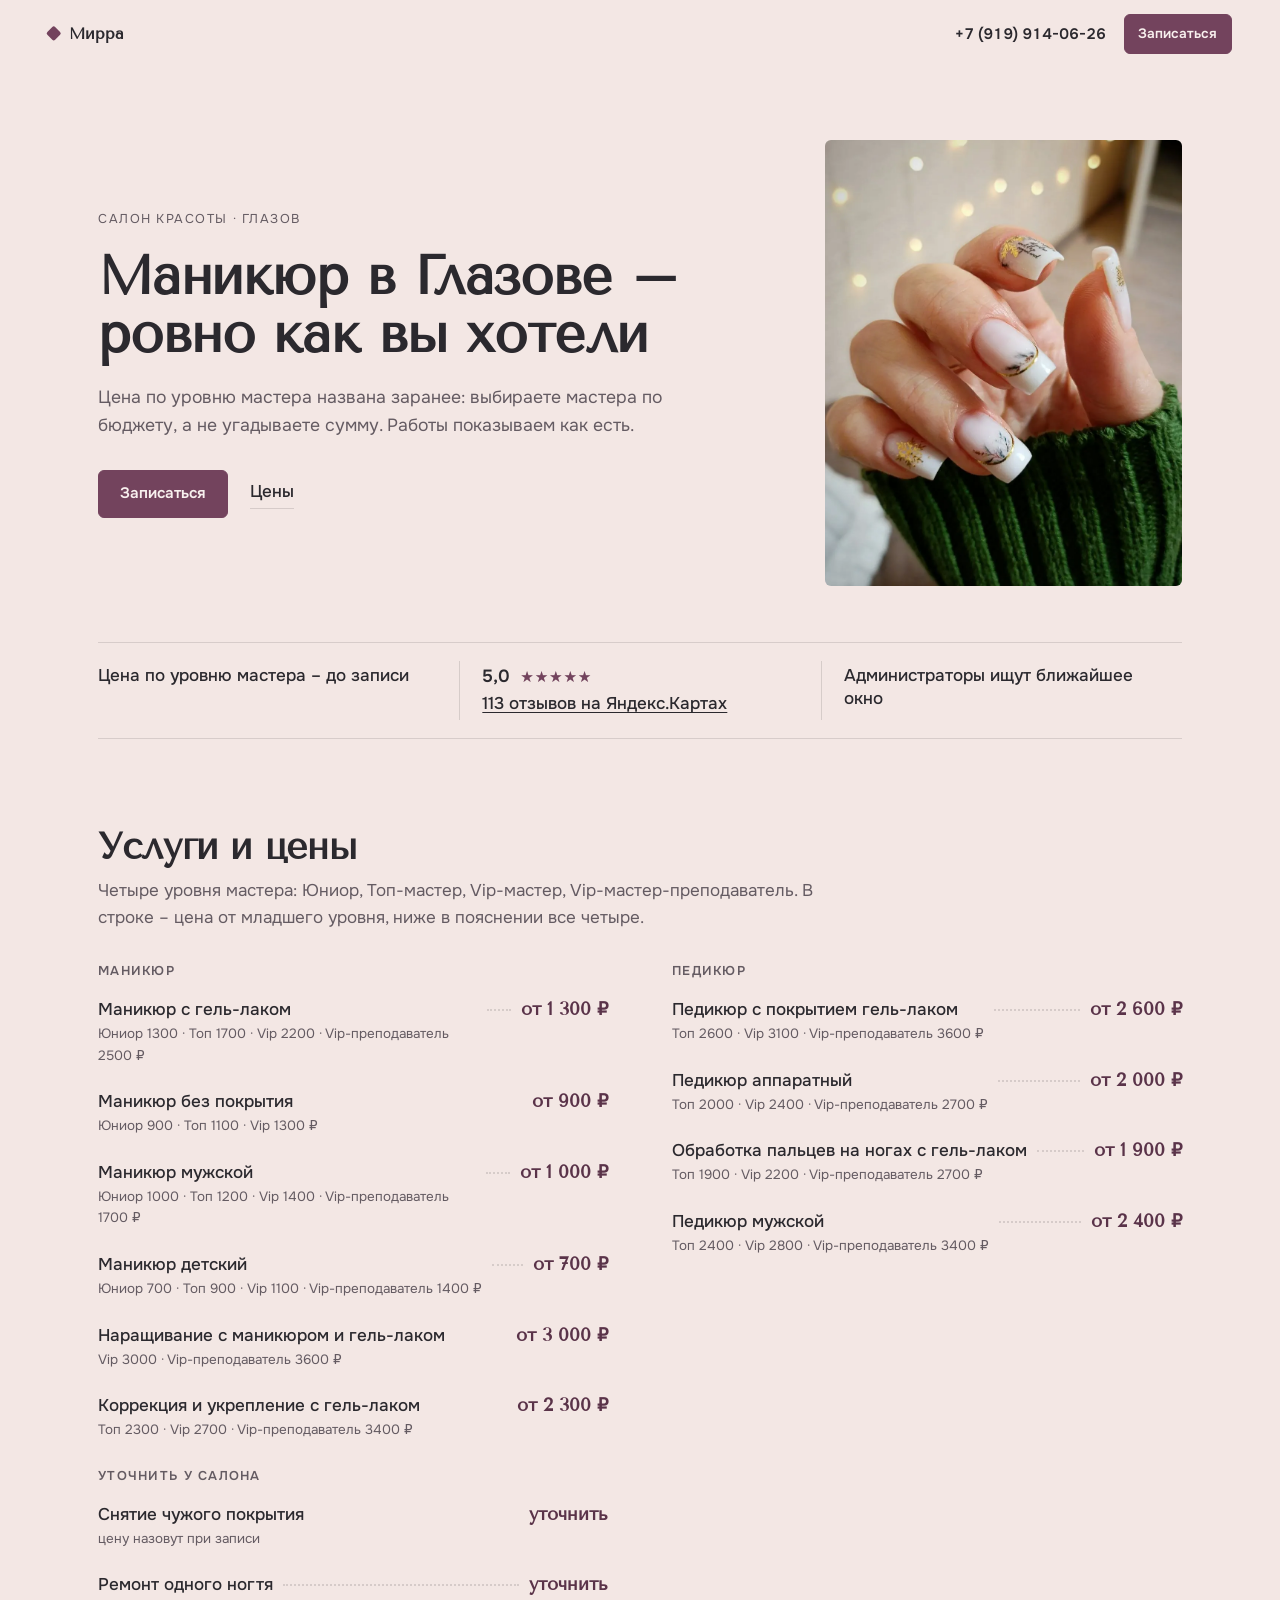
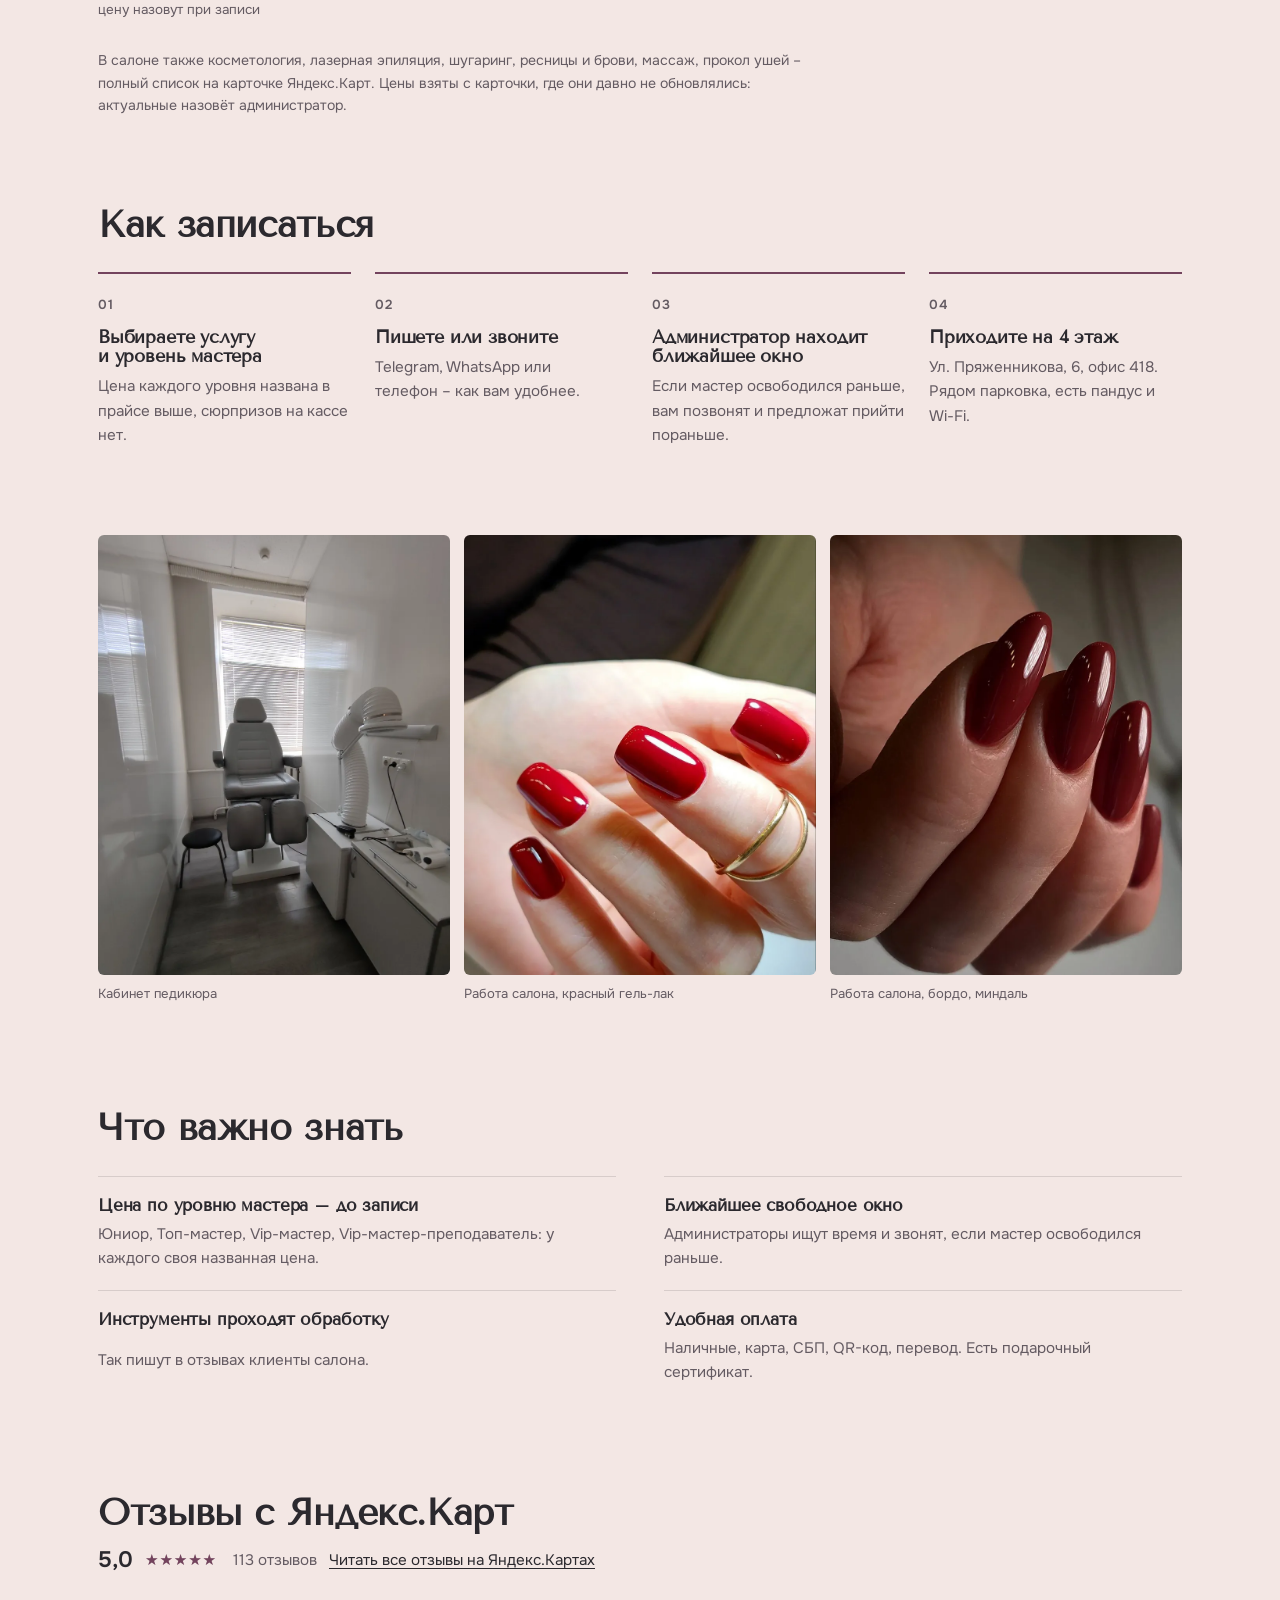
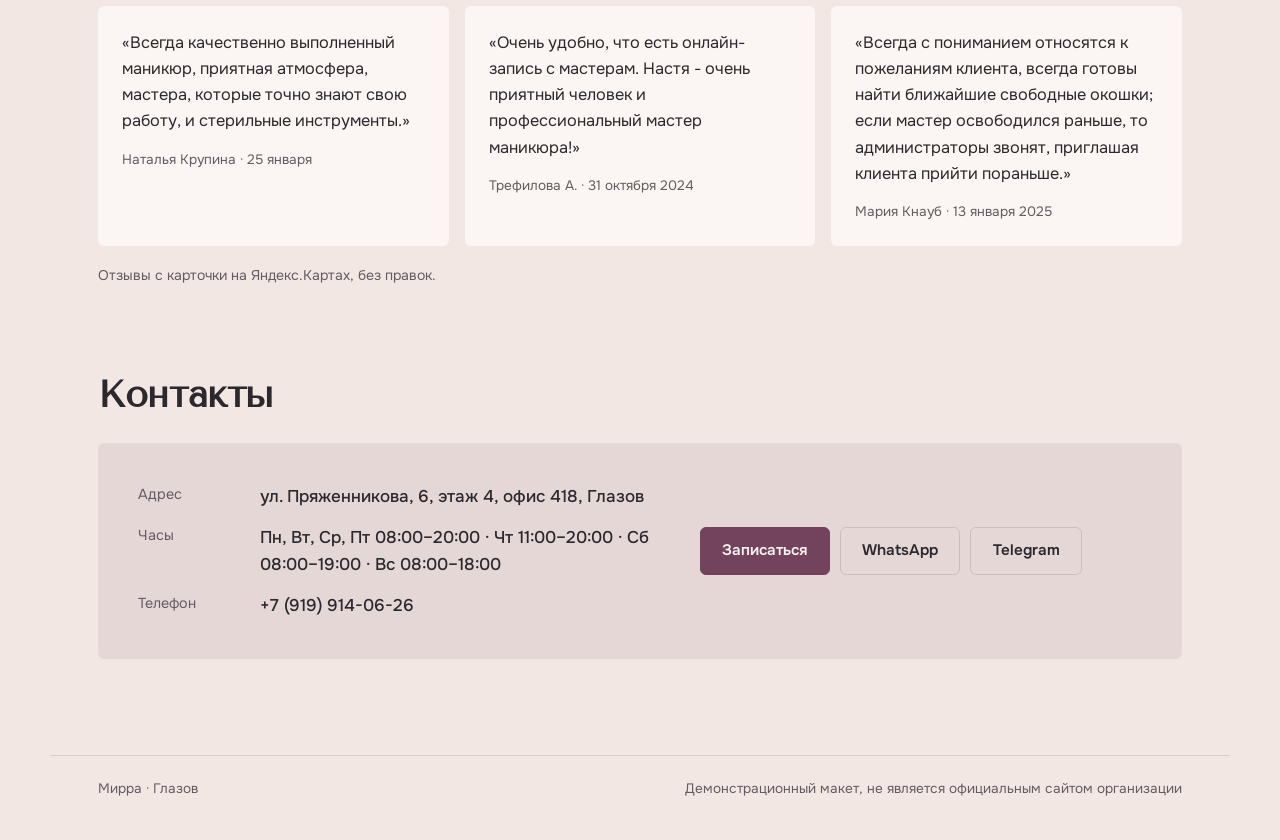
==== index.html @ cca71e08 "Мирра: версия Лайт" ====
<!doctype html>
<html lang="ru">
<head>
<meta charset="utf-8">
<meta name="robots" content="noindex, nofollow">
<meta name="viewport" content="width=device-width, initial-scale=1, viewport-fit=cover">
<title>Мирра · Салон красоты, маникюр и педикюр</title>
<meta name="description" content="Цена по уровню мастера названа заранее: выбираете мастера по бюджету, а не угадываете сумму. Работы показываем как есть.">
<meta property="og:type" content="website">
<meta property="og:title" content="Маникюр в Глазове – ровно как вы хотели">
<meta property="og:description" content="Цена по уровню мастера названа заранее: выбираете мастера по бюджету, а не угадываете сумму. Работы показываем как есть.">
<meta property="og:image" content="assets/hero.webp">
<link rel="preload" as="image" href="assets/hero.webp" fetchpriority="high">
<link rel="icon" href="data:image/svg+xml,%3Csvg xmlns=%27http://www.w3.org/2000/svg%27 viewBox=%270 0 32 32%27%3E%3Crect x=%276%27 y=%276%27 width=%2720%27 height=%2720%27 rx=%275%27 fill=%27%2373435d%27/%3E%3C/svg%3E">
<link rel="preload" href="assets/fonts/tenor-sans-400-cyrillic.woff2" as="font" type="font/woff2" crossorigin>
<link rel="preload" href="assets/fonts/onest-400-cyrillic.woff2" as="font" type="font/woff2" crossorigin>
<style>@font-face { font-family: "Onest"; font-style: normal; font-weight: 400; font-display: swap; src: url("assets/fonts/onest-400-cyrillic.woff2") format("woff2"); unicode-range: U+0301, U+0400-045F, U+0490-0491, U+04B0-04B1, U+2116; }
@font-face { font-family: "Onest"; font-style: normal; font-weight: 400; font-display: swap; src: url("assets/fonts/onest-400-latin.woff2") format("woff2"); unicode-range: U+0000-00FF, U+0131, U+0152-0153, U+02BB-02BC, U+02C6, U+02DA, U+02DC, U+0304, U+0308, U+0329, U+2000-206F, U+20AC, U+2122, U+2191, U+2193, U+2212, U+2215, U+FEFF, U+FFFD; }
@font-face { font-family: "Onest"; font-style: normal; font-weight: 500; font-display: swap; src: url("assets/fonts/onest-500-cyrillic.woff2") format("woff2"); unicode-range: U+0301, U+0400-045F, U+0490-0491, U+04B0-04B1, U+2116; }
@font-face { font-family: "Onest"; font-style: normal; font-weight: 500; font-display: swap; src: url("assets/fonts/onest-500-latin.woff2") format("woff2"); unicode-range: U+0000-00FF, U+0131, U+0152-0153, U+02BB-02BC, U+02C6, U+02DA, U+02DC, U+0304, U+0308, U+0329, U+2000-206F, U+20AC, U+2122, U+2191, U+2193, U+2212, U+2215, U+FEFF, U+FFFD; }
@font-face { font-family: "Onest"; font-style: normal; font-weight: 600; font-display: swap; src: url("assets/fonts/onest-600-cyrillic.woff2") format("woff2"); unicode-range: U+0301, U+0400-045F, U+0490-0491, U+04B0-04B1, U+2116; }
@font-face { font-family: "Onest"; font-style: normal; font-weight: 600; font-display: swap; src: url("assets/fonts/onest-600-latin.woff2") format("woff2"); unicode-range: U+0000-00FF, U+0131, U+0152-0153, U+02BB-02BC, U+02C6, U+02DA, U+02DC, U+0304, U+0308, U+0329, U+2000-206F, U+20AC, U+2122, U+2191, U+2193, U+2212, U+2215, U+FEFF, U+FFFD; }
@font-face { font-family: "Tenor Sans"; font-style: normal; font-weight: 400; font-display: swap; src: url("assets/fonts/tenor-sans-400-cyrillic.woff2") format("woff2"); unicode-range: U+0301, U+0400-045F, U+0490-0491, U+04B0-04B1, U+2116; }
@font-face { font-family: "Tenor Sans"; font-style: normal; font-weight: 400; font-display: swap; src: url("assets/fonts/tenor-sans-400-latin.woff2") format("woff2"); unicode-range: U+0000-00FF, U+0131, U+0152-0153, U+02BB-02BC, U+02C6, U+02DA, U+02DC, U+0304, U+0308, U+0329, U+2000-206F, U+20AC, U+2122, U+2191, U+2193, U+2212, U+2215, U+FEFF, U+FFFD; }
:root { --c-canvas: #f3e7e4; --c-surface: #fbf6f4; --c-ink: #2b292e; --c-ink-soft: #645b62; --c-accent: #73435d; --c-accent-ink: #f8f0ee; --c-accent-deep: #5a3349; --f-display: "Tenor Sans", "Georgia", serif; --f-text: "Onest", "Segoe UI", system-ui, sans-serif; --h1k: 1; }
</style>
<link rel="stylesheet" href="style-lite.css">
</head>
<body class="s-lite" id="top" data-wa="79199140626" data-tg="mirraglazov" data-max="">
<header class="s-bar" data-s-bar>
  <a class="s-bar__brand" href="#top"><i aria-hidden="true"></i>Мирра</a>
  <div class="s-bar__right">
    <a class="s-bar__tel" href="tel:+79199140626">+7 (919) 914-06-26</a>
    <a class="s-btn s-btn--sm" href="#contacts">Записаться</a>
  </div>
</header>
<main>
  <section class="s-hero">
    <div class="s-hero__text">
      <p class="s-eyebrow">Салон красоты · Глазов</p>
      <h1>Маникюр в Глазове – ровно как вы хотели</h1>
      <p class="s-lead">Цена по уровню мастера названа заранее: выбираете мастера по бюджету, а не угадываете сумму. Работы показываем как есть.</p>
      <div class="s-actions"><a class="s-btn" href="#contacts">Записаться</a><a class="s-link" href="#prices">Цены</a></div>
    </div>
    <figure class="s-hero__img"><img class="" src="assets/hero.webp" alt="Френч с дизайном, работа салона «Мирра»" decoding="async" fetchpriority="high"></figure>
  </section>

  <ul class="s-facts"><li>Цена по уровню мастера – до записи</li><li><a class="s-toprating" href="https://yandex.ru/maps/org/mirra/141368039031/" target="_blank" rel="noopener"><b>5,0</b><span class="s-reviews__stars" style="--r: 5" aria-hidden="true"></span><u>113 отзывов на Яндекс.Картах</u></a></li><li>Администраторы ищут ближайшее окно</li></ul>

  <section class="s-section" id="prices">
    <header class="s-section__head"><h2>Услуги и цены</h2><p>Четыре уровня мастера: Юниор, Топ-мастер, Vip-мастер, Vip-мастер-преподаватель. В строке – цена от младшего уровня, ниже в пояснении все четыре.</p></header>
    <div class="s-board"><div class="s-board__group">
      <h3 class="s-board__title">Маникюр</h3>
      <ul class="s-board__list">
        <li class="s-board__row"><span class="s-board__name">Маникюр с гель-лаком<em>Юниор 1300 · Топ 1700 · Vip 2200 · Vip-преподаватель 2500 ₽</em></span><span class="s-board__dots" aria-hidden="true"></span><span class="s-board__price">от 1 300 ₽</span></li>
        <li class="s-board__row"><span class="s-board__name">Маникюр без покрытия<em>Юниор 900 · Топ 1100 · Vip 1300 ₽</em></span><span class="s-board__dots" aria-hidden="true"></span><span class="s-board__price">от 900 ₽</span></li>
        <li class="s-board__row"><span class="s-board__name">Маникюр мужской<em>Юниор 1000 · Топ 1200 · Vip 1400 · Vip-преподаватель 1700 ₽</em></span><span class="s-board__dots" aria-hidden="true"></span><span class="s-board__price">от 1 000 ₽</span></li>
        <li class="s-board__row"><span class="s-board__name">Маникюр детский<em>Юниор 700 · Топ 900 · Vip 1100 · Vip-преподаватель 1400 ₽</em></span><span class="s-board__dots" aria-hidden="true"></span><span class="s-board__price">от 700 ₽</span></li>
        <li class="s-board__row"><span class="s-board__name">Наращивание с маникюром и гель-лаком<em>Vip 3000 · Vip-преподаватель 3600 ₽</em></span><span class="s-board__dots" aria-hidden="true"></span><span class="s-board__price">от 3 000 ₽</span></li>
        <li class="s-board__row"><span class="s-board__name">Коррекция и укрепление с гель-лаком<em>Топ 2300 · Vip 2700 · Vip-преподаватель 3400 ₽</em></span><span class="s-board__dots" aria-hidden="true"></span><span class="s-board__price">от 2 300 ₽</span></li>
      </ul>
    </div>
<div class="s-board__group">
      <h3 class="s-board__title">Педикюр</h3>
      <ul class="s-board__list">
        <li class="s-board__row"><span class="s-board__name">Педикюр с покрытием гель-лаком<em>Топ 2600 · Vip 3100 · Vip-преподаватель 3600 ₽</em></span><span class="s-board__dots" aria-hidden="true"></span><span class="s-board__price">от 2 600 ₽</span></li>
        <li class="s-board__row"><span class="s-board__name">Педикюр аппаратный<em>Топ 2000 · Vip 2400 · Vip-преподаватель 2700 ₽</em></span><span class="s-board__dots" aria-hidden="true"></span><span class="s-board__price">от 2 000 ₽</span></li>
        <li class="s-board__row"><span class="s-board__name">Обработка пальцев на ногах с гель-лаком<em>Топ 1900 · Vip 2200 · Vip-преподаватель 2700 ₽</em></span><span class="s-board__dots" aria-hidden="true"></span><span class="s-board__price">от 1 900 ₽</span></li>
        <li class="s-board__row"><span class="s-board__name">Педикюр мужской<em>Топ 2400 · Vip 2800 · Vip-преподаватель 3400 ₽</em></span><span class="s-board__dots" aria-hidden="true"></span><span class="s-board__price">от 2 400 ₽</span></li>
      </ul>
    </div>
<div class="s-board__group">
      <h3 class="s-board__title">Уточнить у салона</h3>
      <ul class="s-board__list">
        <li class="s-board__row"><span class="s-board__name">Снятие чужого покрытия<em>цену назовут при записи</em></span><span class="s-board__dots" aria-hidden="true"></span><span class="s-board__price">уточнить</span></li>
        <li class="s-board__row"><span class="s-board__name">Ремонт одного ногтя<em>цену назовут при записи</em></span><span class="s-board__dots" aria-hidden="true"></span><span class="s-board__price">уточнить</span></li>
      </ul>
    </div></div>
    <p class="s-note">В салоне также косметология, лазерная эпиляция, шугаринг, ресницы и брови, массаж, прокол ушей – полный список на карточке Яндекс.Карт. Цены взяты с карточки, где они давно не обновлялись: актуальные назовёт администратор.</p>
  </section>

  <section class="s-section">
    <header class="s-section__head"><h2>Как записаться</h2></header>
    <ol class="s-steps">
      <li class="s-steps__item"><span class="s-steps__n">01</span><h3>Выбираете услугу и уровень мастера</h3><p>Цена каждого уровня названа в прайсе выше, сюрпризов на кассе нет.</p></li>
      <li class="s-steps__item"><span class="s-steps__n">02</span><h3>Пишете или звоните</h3><p>Telegram, WhatsApp или телефон – как вам удобнее.</p></li>
      <li class="s-steps__item"><span class="s-steps__n">03</span><h3>Администратор находит ближайшее окно</h3><p>Если мастер освободился раньше, вам позвонят и предложат прийти пораньше.</p></li>
      <li class="s-steps__item"><span class="s-steps__n">04</span><h3>Приходите на 4 этаж</h3><p>Ул. Пряженникова, 6, офис 418. Рядом парковка, есть пандус и Wi-Fi.</p></li>
    </ol>
  </section>

  <section class="s-photos" aria-label="Фото"><figure><img class="" src="assets/kabinet.webp" alt="Светлый кабинет с педикюрным креслом" loading="lazy" decoding="async"><figcaption>Кабинет педикюра</figcaption></figure><figure><img class="" src="assets/work-red.webp" alt="Красный гель-лак, квадратная форма" loading="lazy" decoding="async"><figcaption>Работа салона, красный гель-лак</figcaption></figure><figure><img class="" src="assets/work-bordo.webp" alt="Бордовый гель-лак, форма миндаль" loading="lazy" decoding="async"><figcaption>Работа салона, бордо, миндаль</figcaption></figure></section>

  <section class="s-section">
    <header class="s-section__head"><h2>Что важно знать</h2></header>
    <ul class="s-promises">
      <li><h3>Цена по уровню мастера – до записи</h3><p>Юниор, Топ-мастер, Vip-мастер, Vip-мастер-преподаватель: у каждого своя названная цена.</p></li>
      <li><h3>Ближайшее свободное окно</h3><p>Администраторы ищут время и звонят, если мастер освободился раньше.</p></li>
      <li><h3>Инструменты проходят обработку</h3><p>Так пишут в отзывах клиенты салона.</p></li>
      <li><h3>Удобная оплата</h3><p>Наличные, карта, СБП, QR-код, перевод. Есть подарочный сертификат.</p></li>
    </ul>
  </section>

  <section class="s-section">
    <header class="s-section__head s-section__head--reviews"><h2>Отзывы с Яндекс.Карт</h2><p class="s-reviews__rating"><span class="s-reviews__num">5,0</span><span class="s-reviews__stars" style="--r: 5" aria-label="рейтинг 5,0 из 5"></span><span class="s-reviews__count">113 отзывов</span><a class="s-reviews__all" href="https://yandex.ru/maps/org/mirra/141368039031/" target="_blank" rel="noopener">Читать все отзывы на Яндекс.Картах</a></p></header>
    <ul class="s-reviews">
      <li><blockquote>«Всегда качественно выполненный маникюр, приятная атмосфера, мастера, которые точно знают свою работу, и стерильные инструменты.»</blockquote><p class="s-reviews__who">Наталья Крупина · 25 января</p></li>
      <li><blockquote>«Очень удобно, что есть онлайн-запись с мастерам. Настя - очень приятный человек и профессиональный мастер маникюра!»</blockquote><p class="s-reviews__who">Трефилова А. · 31 октября 2024</p></li>
      <li><blockquote>«Всегда с пониманием относятся к пожеланиям клиента, всегда готовы найти ближайшие свободные окошки; если мастер освободился раньше, то администраторы звонят, приглашая клиента прийти пораньше.»</blockquote><p class="s-reviews__who">Мария Кнауб · 13 января 2025</p></li>
    </ul>
    <p class="s-note">Отзывы с карточки на Яндекс.Картах, без правок.</p>
  </section>

  <section class="s-section" id="contacts">
    <header class="s-section__head"><h2>Контакты</h2></header>
    <div class="s-contacts">
      <dl>
        <div><dt>Адрес</dt><dd>ул. Пряженникова, 6, этаж 4, офис 418, Глазов</dd></div>
        <div><dt>Часы</dt><dd>Пн, Вт, Ср, Пт 08:00–20:00 · Чт 11:00–20:00 · Сб 08:00–19:00 · Вс 08:00–18:00</dd></div>
        <div><dt>Телефон</dt><dd><a href="tel:+79199140626">+7 (919) 914-06-26</a></dd></div>
      </dl>
      <div class="s-contacts__actions">
        <a class="s-btn" href="tel:+79199140626">Записаться</a>
        <a class="s-btn s-btn--ghost" data-s-msg="whatsapp" href="#">WhatsApp</a>
        <a class="s-btn s-btn--ghost" data-s-msg="telegram" href="#">Telegram</a>
      </div>
    </div>
  </section>
</main>
<footer class="s-foot"><p>Мирра · Глазов</p><p>Демонстрационный макет, не является официальным сайтом организации</p></footer>
<script src="style.js" defer></script>
</body>
</html>
---- style-lite.css ----
/* Стиль «Лайт»: спокойная вёрстка, почти без анимации. Главная деталь – прайс-доска с отточиями.
   Цвета и шрифты приходят из палитры ниши: --c-canvas, --c-surface, --c-ink, --c-ink-soft, --c-accent, --c-accent-ink, --f-display, --f-text. */
*, *::before, *::after { box-sizing: border-box; }
:root {
  --hair: color-mix(in srgb, var(--c-ink) 14%, transparent);
  --tint: color-mix(in srgb, var(--c-accent) 10%, var(--c-canvas));
  --wrap: 1180px; --gut: clamp(16px, 4vw, 48px);
  --r: 6px;
}
html { scroll-behavior: smooth; -webkit-text-size-adjust: 100%; overflow-x: clip; }
body { margin: 0; background: var(--c-canvas); color: var(--c-ink); font: 400 17px/1.6 var(--f-text); -webkit-font-smoothing: antialiased; }
img { display: block; max-width: 100%; }
a { color: inherit; }
h1, h2, h3 { font-family: var(--f-display); font-weight: 600; line-height: 1.08; margin: 0; letter-spacing: -.01em; text-wrap: balance; }
p { margin: 0; }
:focus-visible { outline: 2px solid var(--c-accent); outline-offset: 3px; border-radius: 2px; }

.s-btn { display: inline-flex; align-items: center; justify-content: center; min-height: 48px; padding: 0 1.4em; border-radius: var(--r);
  background: var(--c-accent); color: var(--c-accent-ink); font: 600 .95rem/1 var(--f-text); text-decoration: none; border: 1px solid var(--c-accent);
  transition: filter .2s ease, transform .2s ease; }
.s-btn:hover { filter: brightness(1.06); }
.s-btn:active { transform: translateY(1px); }
.s-btn--sm { min-height: 40px; padding: 0 1em; font-size: .85rem; }
.s-btn--ghost { background: transparent; color: var(--c-ink); border-color: var(--hair); }
.s-link { color: var(--c-ink); text-decoration: none; border-bottom: 1px solid var(--hair); padding-bottom: 2px; font-weight: 500; }
.s-link:hover { border-color: var(--c-accent); }

/* шапка */
.s-bar { position: sticky; top: 0; z-index: 20; display: flex; align-items: center; justify-content: space-between; gap: 16px;
  padding: 12px var(--gut); background: var(--c-canvas); transition: box-shadow .2s ease; }
.s-bar.is-scrolled { box-shadow: 0 1px 0 var(--hair); }
.s-bar__brand { font: 600 1.02rem/1 var(--f-display); text-decoration: none; display: inline-flex; align-items: center; gap: .6em; min-height: 44px; white-space: nowrap; min-width: 0; }
.s-bar__brand i { width: .7em; height: .7em; background: var(--c-accent); border-radius: 2px; transform: rotate(45deg); }
.s-bar__right { display: flex; align-items: center; gap: 18px; }
.s-bar__tel { text-decoration: none; font-weight: 600; font-size: .95rem; font-variant-numeric: tabular-nums; }

main { max-width: var(--wrap); margin: 0 auto; padding: 0 var(--gut); }

/* первый экран */
.s-hero { display: grid; grid-template-columns: minmax(0, 1.3fr) minmax(0, .7fr); gap: clamp(28px, 5vw, 72px); align-items: center;
  padding: clamp(28px, 6vw, 72px) 0 clamp(32px, 5vw, 56px); }
.s-eyebrow { font-size: .8rem; letter-spacing: .12em; text-transform: uppercase; color: var(--c-ink-soft); margin-bottom: 18px; }
.s-hero h1 { font-size: calc(clamp(2.1rem, 4.2vw, 3.6rem) * var(--h1k, 1)); overflow-wrap: normal; hyphens: none; }
.s-lead { margin-top: 20px; font-size: 1.1rem; color: var(--c-ink-soft); max-width: 34em; }
.s-actions { display: flex; align-items: center; flex-wrap: wrap; gap: 22px; margin-top: 30px; }
.s-hero__img { margin: 0; }
.s-hero__img img { width: 100%; aspect-ratio: 4 / 5; object-fit: cover; border-radius: var(--r); }
@media (prefers-reduced-motion: no-preference) {
  .s-hero__text, .s-hero__img { animation: s-rise .6s cubic-bezier(.2, .7, .2, 1) both; }
  .s-hero__img { animation-delay: .08s; }
}
@keyframes s-rise { from { opacity: 0; transform: translateY(10px); } }

/* три факта */
.s-facts { list-style: none; margin: 0; padding: 18px 0; display: grid; grid-template-columns: repeat(3, 1fr); border-top: 1px solid var(--hair); border-bottom: 1px solid var(--hair); }
.s-facts li { padding: 4px 22px; font-weight: 500; line-height: 1.35; }
.s-facts li + li { border-left: 1px solid var(--hair); }
.s-facts li:first-child { padding-left: 0; }

/* секции */
.s-section { padding: clamp(48px, 7vw, 88px) 0 0; }
.s-section__head { display: grid; gap: 10px; margin-bottom: 28px; max-width: 46em; }
.s-section__head h2 { font-size: clamp(1.6rem, 3vw, 2.3rem); }
.s-section__head p { color: var(--c-ink-soft); }
.s-note { margin-top: 18px; font-size: .88rem; color: var(--c-ink-soft); max-width: 52em; }
.s-demo { margin-top: 10px; font-size: .8rem; color: var(--c-ink-soft); opacity: .85; }

/* прайс-доска */
.s-board { display: grid; grid-template-columns: repeat(auto-fit, minmax(min(100%, 420px), 1fr)); gap: 12px 64px; }
.s-board__title { font-family: var(--f-text); font-size: .8rem; font-weight: 600; letter-spacing: .1em; text-transform: uppercase; color: var(--c-ink-soft); margin: 6px 0 6px; }
.s-board__list { list-style: none; margin: 0; padding: 0; }
.s-board__row { display: flex; align-items: baseline; gap: 10px; padding: 11px 0; }
.s-board__name { font-weight: 500; }
.s-board__name em { display: block; font-style: normal; font-size: .84rem; color: var(--c-ink-soft); font-weight: 400; }
.s-board__dots { flex: 1; border-bottom: 2px dotted var(--hair); transform: translateY(-4px); min-width: 24px; }
.s-board__price { font: 600 1.15rem/1 var(--f-display); font-variant-numeric: tabular-nums; white-space: nowrap; color: var(--c-accent-deep, var(--c-accent)); }
.s-board__price small { font: 400 .78rem var(--f-text); color: var(--c-ink-soft); }

/* шаги: здесь нумерация – настоящая последовательность */
.s-steps { list-style: none; margin: 0; padding: 0; display: grid; grid-template-columns: repeat(auto-fit, minmax(min(100%, 170px), 1fr)); gap: 24px; }
.s-steps__item { border-top: 2px solid var(--c-accent); padding-top: 16px; }
.s-steps__n { font: 600 .82rem var(--f-text); color: var(--c-ink-soft); letter-spacing: .08em; }
.s-steps h3 { font-size: 1.12rem; margin-top: 10px; overflow-wrap: anywhere; hyphens: auto; }
.s-steps__item { min-width: 0; }
.s-steps p { margin-top: 8px; color: var(--c-ink-soft); font-size: .95rem; }

/* фото */
.s-photos { display: grid; grid-template-columns: repeat(3, 1fr); gap: 14px; padding-top: clamp(48px, 7vw, 88px); }
.s-photos figure { margin: 0; }
.s-photos img { width: 100%; aspect-ratio: 4 / 5; object-fit: cover; border-radius: var(--r); }
.s-photos figcaption { font-size: .82rem; color: var(--c-ink-soft); margin-top: 8px; }
.s-photos + .s-section { padding-top: clamp(64px, 9vw, 104px); }

/* обещания */
.s-promises { list-style: none; margin: 0; padding: 0; display: grid; grid-template-columns: repeat(auto-fit, minmax(min(100%, 400px), 1fr)); gap: 0 48px; }
.s-slot { border-bottom: 1px dashed currentColor; opacity: .75; white-space: nowrap; }
.s-promises li { padding: 20px 0; border-top: 1px solid var(--hair); display: grid; gap: 6px; }
.s-promises h3 { font-size: 1.08rem; }
.s-promises p { color: var(--c-ink-soft); font-size: .95rem; }

/* отзывы */
.s-reviews { list-style: none; margin: 0; padding: 0; display: grid; grid-template-columns: repeat(auto-fit, minmax(min(100%, 280px), 1fr)); gap: 16px; }
.s-reviews li { background: var(--c-surface); border-radius: var(--r); padding: 24px; display: grid; gap: 14px; align-content: start; }
.s-reviews blockquote { margin: 0; font-size: 1.02rem; }
.s-reviews__who { font-size: .85rem; color: var(--c-ink-soft); }
.s-section__head--reviews { max-width: none; }
.s-reviews__rating { display: flex; flex-wrap: wrap; align-items: center; gap: 6px 12px; color: var(--c-ink-soft); font-size: .95rem; }
.s-reviews__num { font-weight: 700; font-size: 1.4rem; color: var(--c-ink); }
.s-reviews__stars { --r: 5; display: inline-block; width: 5em; height: 1em; font-size: .95rem; line-height: 1; letter-spacing: .05em; white-space: nowrap; color: color-mix(in srgb, var(--c-ink) 18%, transparent); position: relative; }
.s-reviews__stars::before { content: "★★★★★"; }
.s-reviews__stars::after { content: "★★★★★"; position: absolute; inset: 0; width: calc(var(--r) / 5 * 100%); overflow: hidden; color: var(--c-accent); }
.s-reviews__all { color: var(--c-ink); text-underline-offset: 3px; }
.s-reviews__all:hover { color: var(--c-accent-deep, var(--c-accent)); }

/* контакты */
.s-contacts { display: grid; grid-template-columns: 1.2fr 1fr; gap: 32px; background: var(--tint); border-radius: var(--r); padding: clamp(22px, 4vw, 40px); align-items: center; }
.s-contacts dl { margin: 0; display: grid; gap: 14px; }
.s-contacts dl div { display: grid; grid-template-columns: 110px 1fr; gap: 12px; }
.s-contacts dt { color: var(--c-ink-soft); font-size: .9rem; }
.s-contacts dd { margin: 0; font-weight: 500; }
.s-contacts dd a { text-decoration: none; }
.s-contacts__actions { display: flex; flex-wrap: wrap; gap: 10px; }

.s-foot { max-width: var(--wrap); margin: clamp(56px, 8vw, 96px) auto 0; padding: 22px var(--gut) 40px; border-top: 1px solid var(--hair);
  display: flex; justify-content: space-between; gap: 16px; font-size: .85rem; color: var(--c-ink-soft); flex-wrap: wrap; }

@media (max-width: 860px) {
  .s-hero { grid-template-columns: 1fr; }
  .s-hero__img { order: -1; }
  .s-hero__img img { aspect-ratio: 16 / 10; }
  .s-facts { grid-template-columns: 1fr; padding: 8px 0; }
  .s-facts li, .s-facts li:first-child { padding: 10px 0; }
  .s-facts li + li { border-left: 0; border-top: 1px solid var(--hair); }
  .s-photos { grid-template-columns: repeat(3, 1fr); }
  .s-contacts { grid-template-columns: 1fr; }
}
@media (max-width: 560px) {
  body { font-size: 16px; }
  .s-bar__tel { display: none; }
  .s-bar { gap: 10px; }
  .s-bar__brand { font-size: .92rem; overflow: hidden; text-overflow: ellipsis; }
  .s-bar .s-btn--sm { white-space: nowrap; font-size: .78rem; padding: 0 .8em; flex-shrink: 0; }
  .s-contacts dl div { grid-template-columns: 1fr; gap: 2px; }
  .s-board__row { flex-wrap: wrap; }
  .s-board__dots { display: none; }
  .s-board__price { margin-left: auto; }
}

.s-toprating { display: inline-flex; flex-wrap: wrap; align-items: center; gap: 4px 10px; color: inherit; text-decoration: none; }
.s-toprating b { font-size: 1.1rem; }
.s-toprating u { text-underline-offset: 3px; }
.s-toprating:hover u { color: var(--c-accent-deep, var(--c-accent)); }
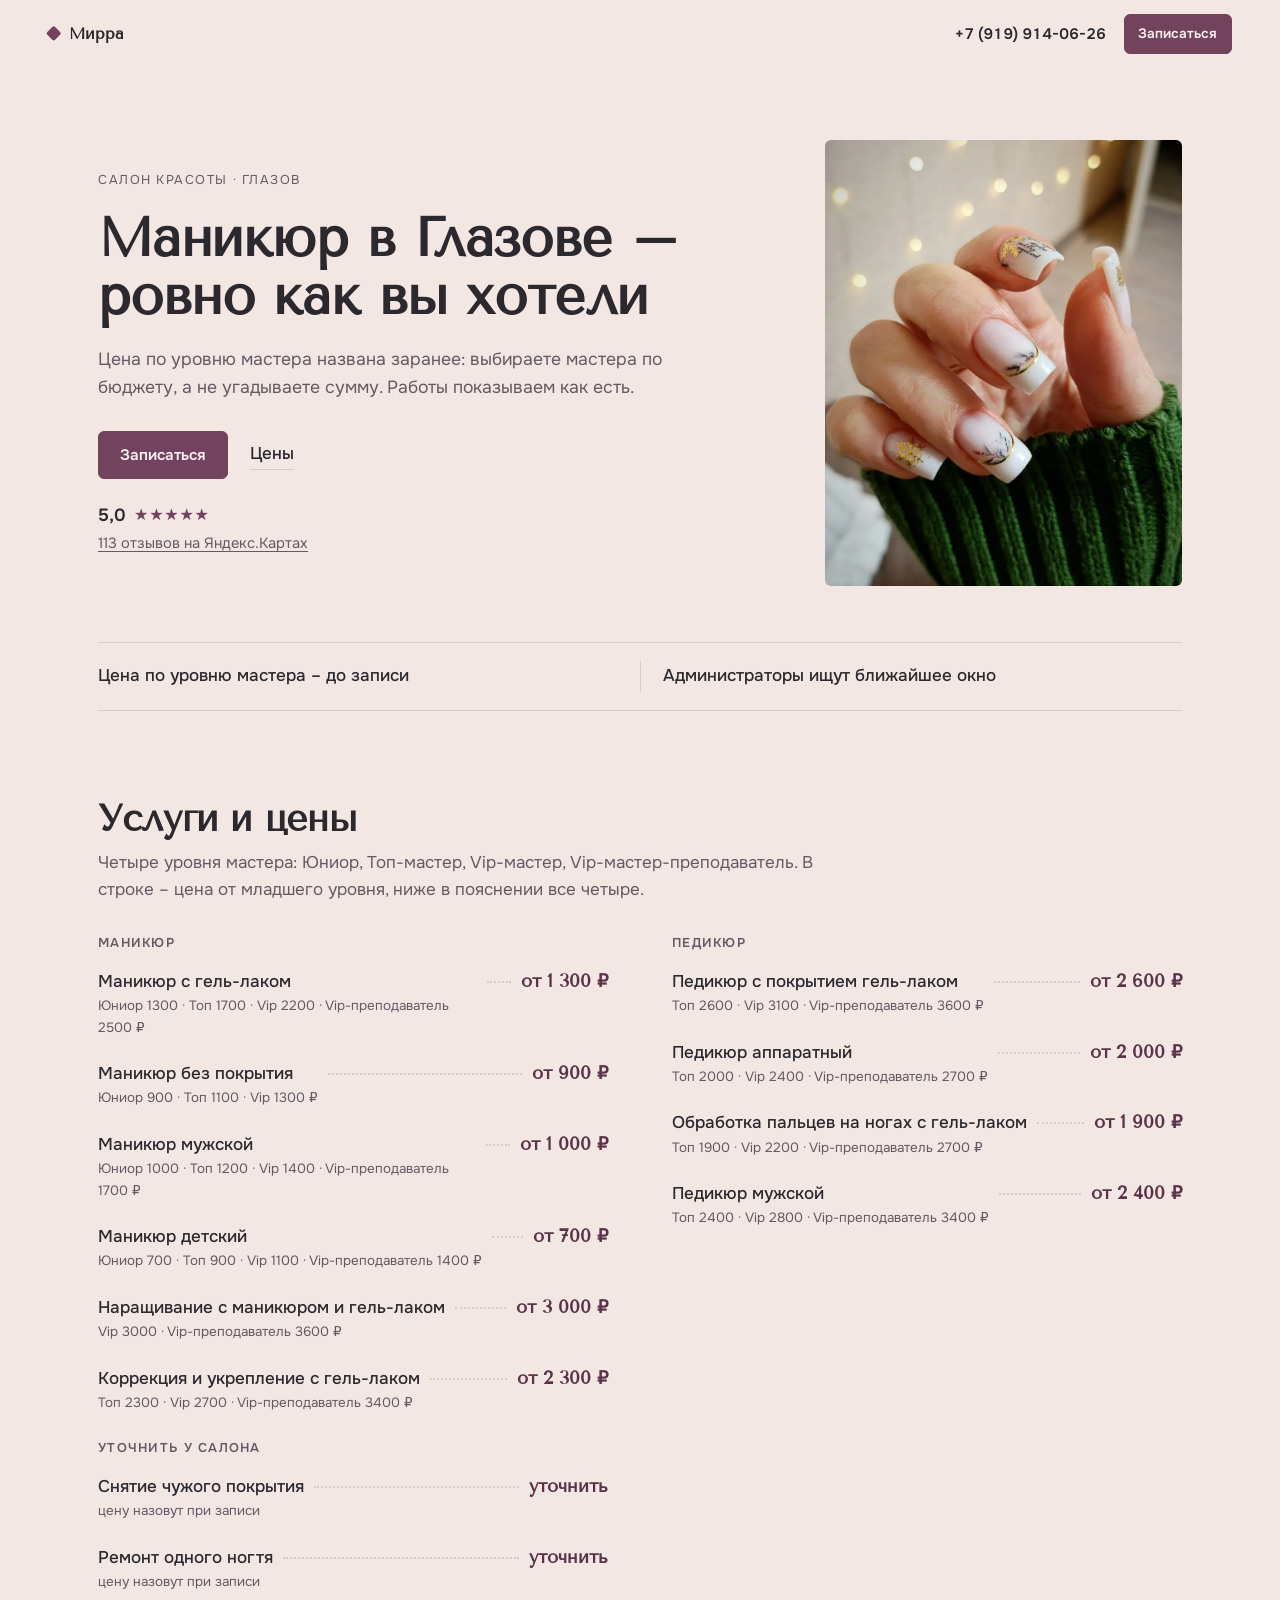
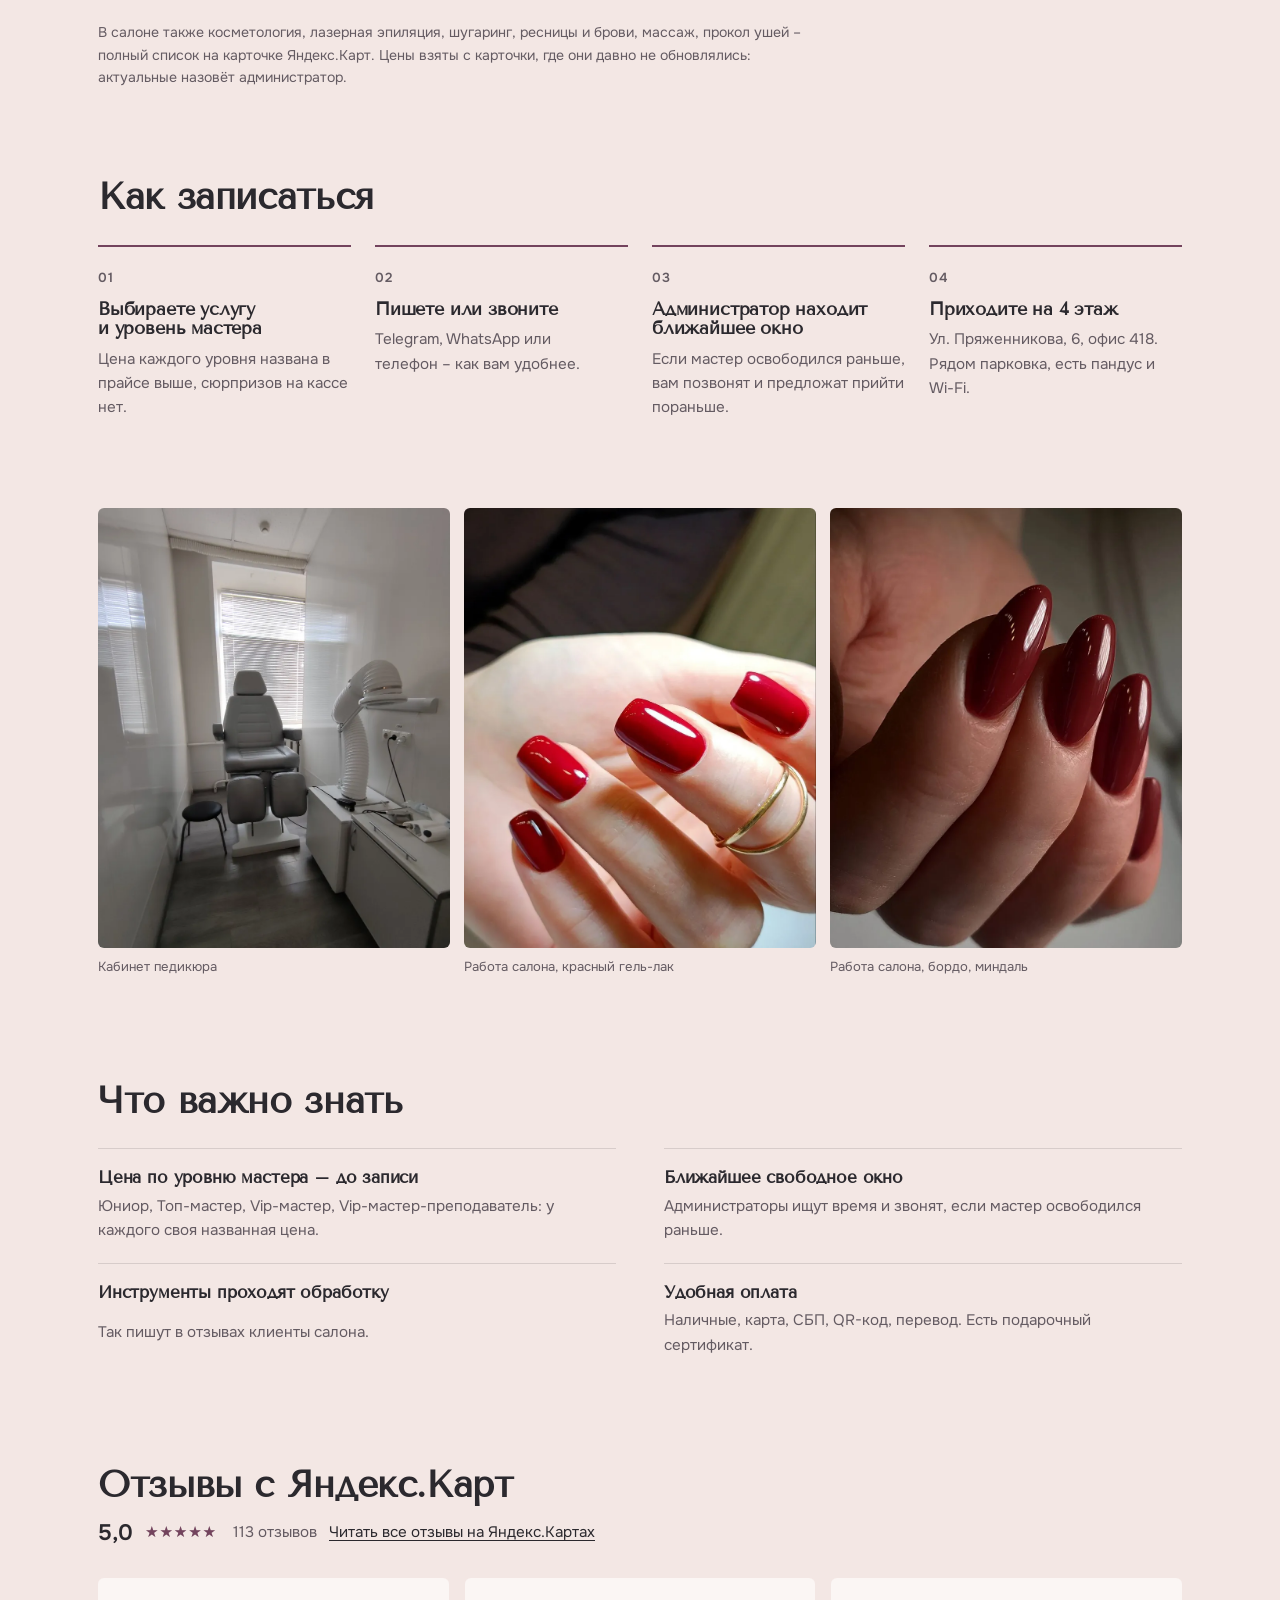
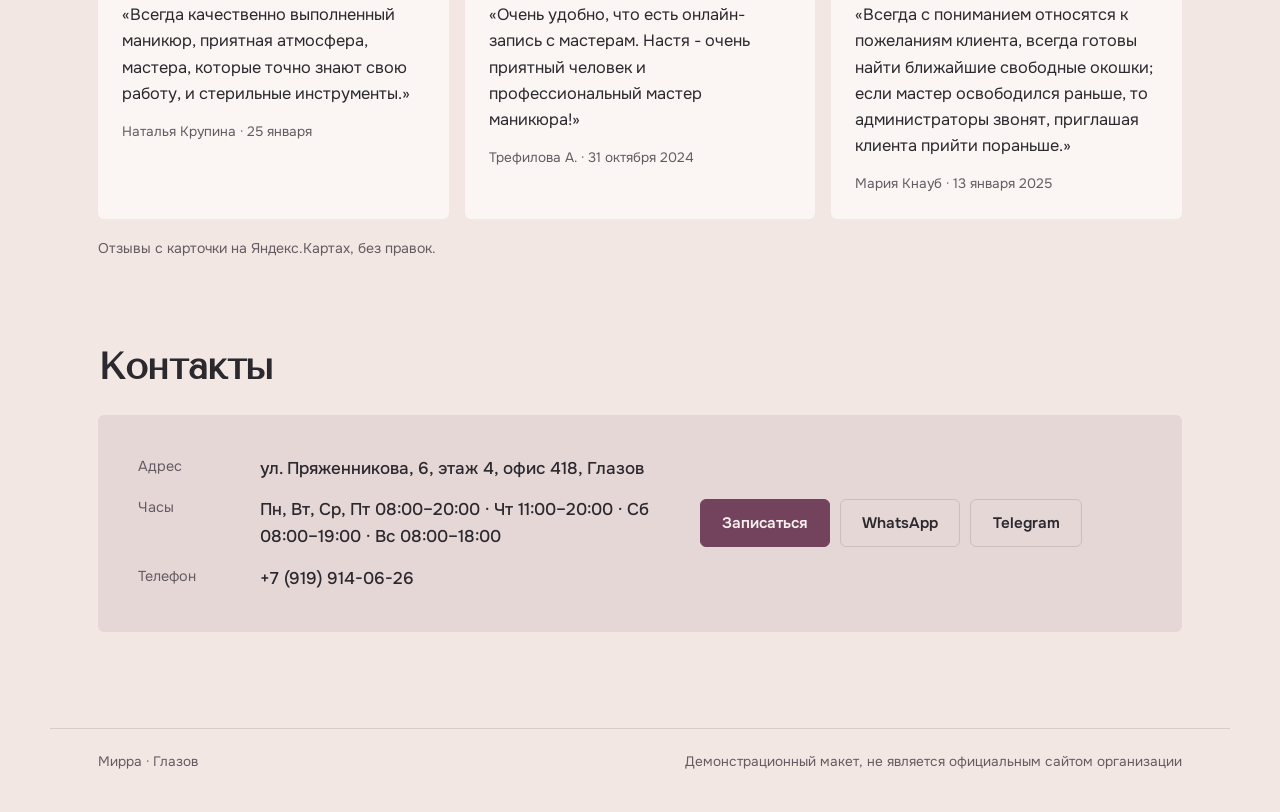
==== commit 58b4124c: "Блок рейтинга со звёздами и ссылкой на карточку на первом экране" ====
--- a/index.html
+++ b/index.html
@@ -41,11 +41,12 @@
       <h1>Маникюр в Глазове – ровно как вы хотели</h1>
       <p class="s-lead">Цена по уровню мастера названа заранее: выбираете мастера по бюджету, а не угадываете сумму. Работы показываем как есть.</p>
       <div class="s-actions"><a class="s-btn" href="#contacts">Записаться</a><a class="s-link" href="#prices">Цены</a></div>
+      <div class="s-hero__rating"><a class="s-toprating" href="https://yandex.ru/maps/org/mirra/141368039031/" target="_blank" rel="noopener"><span class="s-toprating__row"><b>5,0</b><span class="s-reviews__stars" style="--r: 5" aria-hidden="true"></span></span><u>113 отзывов на Яндекс.Картах</u></a></div>
     </div>
     <figure class="s-hero__img"><img class="" src="assets/hero.webp" alt="Френч с дизайном, работа салона «Мирра»" decoding="async" fetchpriority="high"></figure>
   </section>
 
-  <ul class="s-facts"><li>Цена по уровню мастера – до записи</li><li><a class="s-toprating" href="https://yandex.ru/maps/org/mirra/141368039031/" target="_blank" rel="noopener"><b>5,0</b><span class="s-reviews__stars" style="--r: 5" aria-hidden="true"></span><u>113 отзывов на Яндекс.Картах</u></a></li><li>Администраторы ищут ближайшее окно</li></ul>
+  <ul class="s-facts"><li>Цена по уровню мастера – до записи</li><li>Администраторы ищут ближайшее окно</li></ul>
 
   <section class="s-section" id="prices">
     <header class="s-section__head"><h2>Услуги и цены</h2><p>Четыре уровня мастера: Юниор, Топ-мастер, Vip-мастер, Vip-мастер-преподаватель. В строке – цена от младшего уровня, ниже в пояснении все четыре.</p></header>
--- a/style-lite.css
+++ b/style-lite.css
@@ -146,7 +146,13 @@
   .s-board__price { margin-left: auto; }
 }
 
-.s-toprating { display: inline-flex; flex-wrap: wrap; align-items: center; gap: 4px 10px; color: inherit; text-decoration: none; }
-.s-toprating b { font-size: 1.1rem; }
-.s-toprating u { text-underline-offset: 3px; }
+.s-toprating { display: inline-flex; flex-direction: column; align-items: flex-start; gap: 3px; color: inherit; text-decoration: none; }
+.s-toprating__row { display: inline-flex; align-items: center; gap: 8px; }
+.s-toprating b { font-size: 1.1rem; font-weight: 700; }
+.s-toprating .s-reviews__stars { font-size: 1rem; }
+.s-toprating u { font-size: .92rem; font-weight: 400; color: var(--c-ink-soft); text-underline-offset: 3px; text-decoration-thickness: 1px; }
 .s-toprating:hover u { color: var(--c-accent-deep, var(--c-accent)); }
+.s-facts li { display: flex; align-items: center; }
+
+.s-hero__rating { margin-top: 22px; }
+@media (min-width: 861px) { .s-facts { grid-template-columns: repeat(2, 1fr); } }
